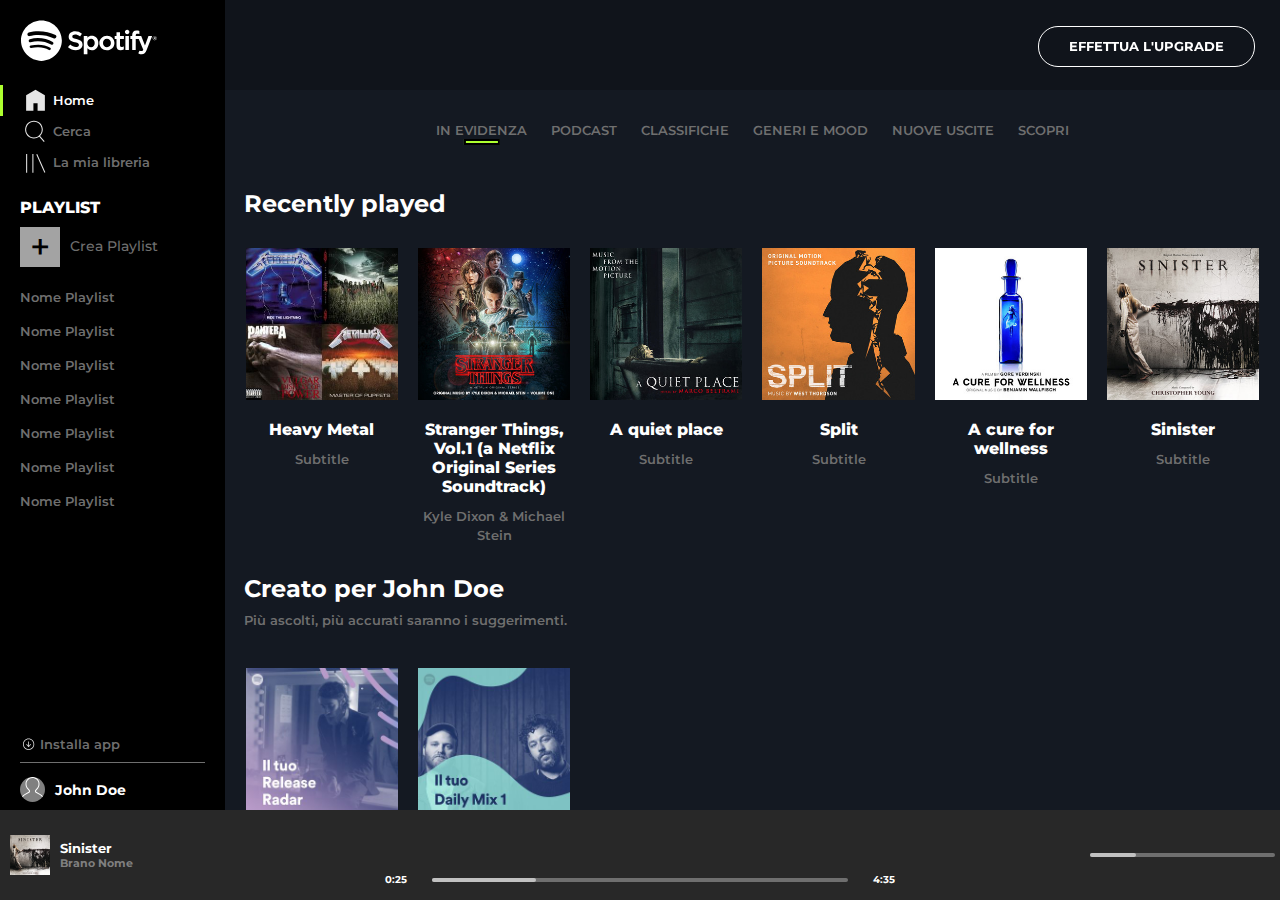
==== index.html @ dfea2462 "[add]: visibility:collapse added to recent section" ====
<!DOCTYPE html>
<html lang="en">
<head>
  <meta charset="UTF-8">
  <meta name="viewport" content="width=device-width, initial-scale=1.0">
  
  <link rel="preconnect" href="https://fonts.googleapis.com">
  <link rel="preconnect" href="https://fonts.gstatic.com" crossorigin>
  <link href="https://fonts.googleapis.com/css2?family=Montserrat:wght@300;400;500;600;700;800;900&display=swap" rel="stylesheet">

  <link rel="stylesheet" href="https://cdnjs.cloudflare.com/ajax/libs/font-awesome/6.4.2/css/all.min.css" integrity="sha512-z3gLpd7yknf1YoNbCzqRKc4qyor8gaKU1qmn+CShxbuBusANI9QpRohGBreCFkKxLhei6S9CQXFEbbKuqLg0DA==" crossorigin="anonymous"/>

  <link rel="stylesheet" href="./assets/css/style.css">

  <title>Spotify Web App</title>
  <link rel="icon" type="image/x-icon" href="./favicon.ico">
</head>
<body>
  <div class="main-wrapper">

    <!-- BROWSER SECTION -->
    <section class="browser ">

      <!-- UPGRADE -->
      <div class="upgrade flex-row a-center j-end">
        <div class="btn special">
          <a href="#"><span>EFFETTUA L'UPGRADE</span></a>
        </div>
      </div>
      <!-- /UPGRADE -->
    
      

      <div class="row flex-row">
        <!-- 
        //SECTION
        //SECTION: sidebar
        -->
        <!-- SIDEBAR -->
        <div class="col sidebar">
          
          <!-- MENU -->
          <div class="menu flex-column">
            
            <!-- LOGO -->
            <div class="logo">

              <a href="#">
                <div class="img-box">
                  <img src="./assets/img/logo.svg" alt="logo">
                  <img src="./assets/img/logo-small.svg" alt="small logo">
                </div>
              </a>

            </div>
            <!-- /LOGO -->
            

            <!-- NAV -->
            <nav>
              <ul class=".row .flex-column">

                <!-- HOME -->
                <li class=".col active">
                  <a href="#">
                    <div class="row flex-row">

                      <div class="col icon ">
                        <img src="./assets/img/home.svg" alt="Home icon">
                      </div>
  
                      <div class="col desktop flex-row a-center">
                        <span>Home</span>
                      </div>
  
                    </div>
                  </a>
                </li>
                <!-- /HOME -->

                <!-- CERCA -->
                <li class=".col">
                  <a href="#">
                    <div class="row flex-row">

                      <div class="col icon ">
                        <img src="./assets/img/search.svg" alt="Home icon">
                      </div>
  
                      <div class="col desktop flex-row a-center ">
                        <span>Cerca</span>
                      </div>
  
                    </div>
                  </a>
                </li>
                <!-- /CERCA -->

                <!-- LIBRERIA -->
                <li class=".col">
                  <a href="#">
                    <div class="row flex-row">

                      <div class="col icon ">
                        <img src="./assets/img/libreria.svg" alt="Home icon">
                      </div>
  
                      <div class="col desktop flex-row a-center ">
                        <span>La mia libreria</span>
                      </div>
  
                    </div>
                  </a>
                </li>
                <!-- /LIBRERIA -->

              </ul>
            </nav>
            <!-- NAV -->


            <!-- PLAYLIST -->
            <div class="playlist">

              <span class="pl-section-title">PLAYLIST</span>
              
              <ul class="row">

                <!-- NEW LIST -->
                <li class="col flex-column">
                  
                  <ul class="row flex-row">

                    <li class="col new-pl desktop flex-row a-center ">
                      <a href="#"><span>Crea Playlist</span></a>
                    </li>

                  </ul>

                </li>
                <!-- /NEW LIST -->


                <!-- OTHER LISTS -->
                <li class="col pl-list">
                  <div class="container">
                    <ul>
                      <li><a href="#">Nome Playlist</a></li>
                      <li><a href="#">Nome Playlist</a></li>
                      <li><a href="#">Nome Playlist</a></li>
                      <li><a href="#">Nome Playlist</a></li>
                      <li><a href="#">Nome Playlist</a></li>
                      <li><a href="#">Nome Playlist</a></li>
                      <li><a href="#">Nome Playlist</a></li>
                    </ul>
                  </div>
                </li>
                <!-- /OTHER LISTS -->

              </ul>

            </div>
            <!-- /PLAYLIST -->
            
          </div>
          <!-- /MENU -->


          <!-- USER -->
          <div class="user ">

            <ul class="row">
              
              <li>
                <a href="#">
                  <div class="col cta sidebar flex-row a-center">

                    <img src="./assets/img/download.svg" alt="">

                    <span class="desktop">Installa app</span>

                  </div>
                </a>
              </li>
              
              <li>
                <a href="#">
                  <div class="col account flex-row a-center">

                    <div class="img-box">
                      <img src="./assets/img/profile.svg" alt="">
                    </div>
                    
                    <span class="desktop">John Doe</span>

                  </div>
                </a>
              </li>

            </ul>

          </div>
          <!-- /USER -->
          
        </div>
        <!-- /SIDEBAR -->
  
        <!-- 
        //SECTION
        //SECTION: app content
        -->
        <!-- APP-CONTENT -->
        <div class="col app-content">

          <!-- FILTERS -->
          <div class="col filters">

            <ul>

              <li class="active"><a href="#">in evidenza</a></li>
              <li><a href="#">podcast</a></li>
              <li><a href="#">classifiche</a></li>
              <li><a href="#">generi e mood</a></li>
              <li><a href="#">nuove uscite</a></li>
              <li><a href="#">scopri</a></li>

            </ul>

          </div>
          <!-- FILTERS -->

          <div class="container">
            <div class="row">

              
              <!-- RECENTLY PLAYED -->
              <div class="col recent">

                <div class="intro-text">

                  <h2>Recently played</h2>

                </div>

                <div class="row flex-row wrap j-between">
  
                  <!-- Heavy Metal CARD -->
                  <div class="col card">
  
                    <div class="img-box">
                      <div class="album">
                        <img src="./assets/img/metal_lifting.jpg" alt="Metal Playlist">
                      </div>
                      <div class="play-hover">
                        <div class="container flex-row j-center a-center">
                          <i class="fa-regular fa-circle-play"></i>
                        </div>                     
                      </div>
                      
                    </div>
                    
                    <div class="text-box">
                      <h4>Heavy Metal</h4>
                      <span>Subtitle</span>
                    </div>
  
                  </div>
                  <!-- Heavy Metal CARD -->
  
                  <!-- Stranger Things CARD -->
                  <div class="col card">
  
                    <div class="img-box">
                      <div class="album">
                        <img src="./assets/img/stranger.jpeg" alt="Stranger Things vol.1 OST">
                      </div>
                      <div class="play-hover">
                        <div class="container flex-row j-center a-center">
                          <i class="fa-regular fa-circle-play"></i>
                        </div>                     
                      </div>
                      
                    </div>
                    
                    <div class="text-box">
                      <h4>Stranger Things, Vol.1 (a Netflix Original Series Soundtrack)</h4>
                      <span>Kyle Dixon & Michael Stein</span>
                    </div>
  
                  </div>
                  <!-- Stranger Things CARD -->
  
                  <!-- A quiet place CARD -->
                  <div class="col card">
  
                    <div class="img-box">
                      <div class="album">
                        <img src="./assets/img/aquietplace.jpeg" alt="A Quiet Place">
                      </div>
                      <div class="play-hover">
                        <div class="container flex-row j-center a-center">
                          <i class="fa-regular fa-circle-play"></i>
                        </div>                     
                      </div>
                      
                    </div>
                    
                    <div class="text-box">
                      <h4>A quiet place</h4>
                      <span>Subtitle</span>
                    </div>
  
                  </div>
                  <!-- A quiet place CARD -->
  
                  <!-- Split CARD -->
                  <div class="col card">
  
                    <div class="img-box">
                      <div class="album">
                        <img src="./assets/img/split.jpeg" alt="">
                      </div>
                      <div class="play-hover">
                        <div class="container flex-row j-center a-center">
                          <i class="fa-regular fa-circle-play"></i>
                        </div>                     
                      </div>
                      
                    </div>
                    
                    <div class="text-box">
                      <h4>Split</h4>
                      <span>Subtitle</span>
                    </div>
  
                  </div>
                  <!-- Split CARD -->
  
                  <!-- A cure for wellness CARD -->
                  <div class="col card">
  
                    <div class="img-box">
                      <div class="album">
                        <img src="./assets/img/cure.jpeg" alt="">
                      </div>
                      <div class="play-hover">
                        <div class="container flex-row j-center a-center">
                          <i class="fa-regular fa-circle-play"></i>
                        </div>                     
                      </div>
                      
                    </div>
                    
                    <div class="text-box">
                      <h4>A cure for wellness</h4>
                      <span>Subtitle</span>
                    </div>
  
                  </div>
                  <!-- A cure for wellness CARD -->
  
                  <!-- Sinister CARD -->
                  <div class="col card">
  
                    <div class="img-box">
                      <div class="album">
                        <img src="./assets/img/sinister.jpeg" alt="">
                      </div>
                      <div class="play-hover">
                        <div class="container flex-row j-center a-center">
                          <i class="fa-regular fa-circle-play"></i>
                        </div>                     
                      </div>
                      
                    </div>
                    
                    <div class="text-box">
                      <h4>Sinister</h4>
                      <span>Subtitle</span>
                    </div>
  
                  </div>
                  <!-- Sinister CARD -->
  
                  
  
  
                </div>              
              </div>
              <!-- RECENTLY PLAYED -->
  
  
              <!-- CREATO PER TE/RELATED CONTENT -->
              <div class="col related 2">

                <div class="intro-text">

                  <h2>Creato per John Doe</h2>
                  <span>Più ascolti, più accurati saranno i suggerimenti.</span>

                </div>
              
                <div class="row flex-row">
  
                  <!-- Release Radar CARD -->
                  <div class="col card ">
  
                    <div class="img-box">
                      <div class="album">
                        <img src="./assets/img/radar.jpeg" alt="Release Radar">
                      </div>
                      <div class="play-hover">
                        <div class="container flex-row j-center a-center">
                          <i class="fa-regular fa-circle-play"></i>
                        </div>                     
                      </div>
                      
                    </div>
                    
                    <div class="text-box">
                      <h4>Release Radar</h4>                    
                    </div>
  
                  </div>
                  <!-- Release Radar CARD -->
  
                  <!-- Mix Daily CARD -->
                  <div class="col card ">
  
                    <div class="img-box">
                      <div class="album">
                        <img src="./assets/img/mixdaily.jpeg" alt="Mix Daily">
                      </div>
                      <div class="play-hover">
                        <div class="container flex-row j-center a-center">
                          <i class="fa-regular fa-circle-play"></i>
                        </div>                     
                      </div>
                      
                    </div>
  
                    <div class="text-box">
                      <h4>Mix Daily</h4>
                    </div>
  
                  </div>
                  <!-- Mix Daily CARD -->
  
                </div>
                 
              </div>
              <!-- /CREATO PER TE/RELATED CONTENT -->
  
  
              <!-- Artisti più popolari -->
              <div class="col popular 2">

                <div class="intro-text">
                  <h2>Artisti più popolari</h2>
                  <span>Più ascolti, più accurati saranno i suggerimenti.</span>
                </div>

                
                <div class="row flex-row">
                  
                  <!-- Lana Del Rey CARD -->
                  <div class="col card ">
                    <figure class="img-box">
                      <img src="./assets/img/youg.jpeg" alt="Lana Del Rey">
                    </figure>
                    <div class="text-box">
                      <h4>Lana Del Rey</h4>
                    </div>
                  </div>
                  <!-- Lana Del Rey CARD -->
                  
                  <!-- Ludovido Einaudi CARD -->
                  <div class="col card ">
                    <figure class="img-box">
                      <img src="./assets/img/einaudi.jpeg" alt="">
                    </figure>
                    <div class="text-box">
                      <h4>Ludovido Einaudi</h4>
                    </div>
                  </div>
                  <!-- Ludovido Einaudi CARD -->
  
                </div>
  
              </div>
              <!-- /Artisti più popolari -->
  
  
            </div>
          </div>
          
          
        </div>
        <!-- /APP-CONTENT -->
      </div>

    </section>
    <!-- /BROWSER SECTION -->

    <!-- 
    //SECTION
    //SECTION: player section
    -->
    <!-- PLAYER SECTION -->
    <section class="player ">

      <div class="row flex-row j-between">

        <!-- SONG SECTION -->
        <div class="col song-section ">
          <div class="row flex-row a-center j-between">
            
            <!-- SONG INFO -->
            <div class="col flex-row a-center song-info ">

              <div class="img-box">
                <img src="./assets/img/sinister.jpeg" alt="">
              </div>

              <div class="now-playing">
                <div class="artist-name">
                  <span>Sinister</span>
                </div>

                <div class="song-name">
                  <span>Brano Nome</span>
                </div>
              </div>

            </div>
            <!-- /SONG INFO -->

            <!-- SONG FAV N LIST -->
            <div class="col flex-row wrap j-center song-actions ">

              <div class="btn">
                <i class="fa-regular fa-heart"></i>
              </div>
              
              <div class="btn">
                <i class="fa-regular fa-folder"></i>
              </div>

            </div>
            <!-- /SONG FAV N LIST -->
            
          </div>
        </div>
        <!-- /SONG SECTION -->

        <!-- ACTION PLAYER SECTION -->
        <div class="col flex-column actions">

          <!-- PLAYER -->
          <div class="player-controller">
            <div class="row flex-row j-center a-center">

              <!-- SHUFFLE -->
              <div class="col btn">
                <span><i class="fa-solid fa-shuffle"></i></span>
              </div>

              <!-- PREVIOUS -->
              <div class="col btn">
                <span><i class="fa-solid fa-backward-step"></i></span>
              </div>

              <!-- PLAY -->
              <div class="col btn">
                <span><i class="fa-regular fa-circle-play"></i></span>
              </div>

              <!-- NEXT -->
              <div class="col btn">
                <span><i class="fa-solid fa-forward-step"></i></span>
              </div>

              <!-- REPEAT -->
              <div class="col btn">
                <span><i class="fa-solid fa-rotate-right"></i></span>
              </div>

            </div>
          </div>
          <!-- /PLAYER -->

          <!-- TIME CURSOR -->
          <div class="row time-cursor flex-row j-between a-center">

            <div class="col now-time">
              <span>0:25</span>
            </div>

            <div class="col slider">
              <div class="slidecontainer">
                <div class="elapsed-time">
                  <div class="slidecursor"></div>
                </div>
              </div>
            </div>

            <div class="col end-time">
              <span>4:35</span>
            </div>

          </div>
          <!-- /TIME CURSOR -->
          
        </div>
        <!-- /ACTION PLAYER SECTION -->

        <!-- OTHERS ACTION SECTION -->
        <div class="col other-actions ">
          <div class="row flex-row">

            <div class="col flex-row a-center ">

              <div class="btn">
                <i class="fa-solid fa-list"></i>
              </div>

              <div class="btn">
                <i class="fa-solid fa-display"></i>
              </div>

              <div class="btn">
                <i class="fa-solid fa-volume-high"></i>
              </div>

            </div>

            <div class="col slider">
              <div class="slidecontainer">
                <div class="elapsed-time">
                  <div class="slidecursor"></div>
                </div>
              </div>
            </div>

          </div>
        </div>
        <!-- OTHERS ACTION SECTION -->

      </div>

    </section>
    <!-- /PLAYER SECTION -->

  </div>
</body>
</html>
---- assets/css/style.css ----
* {
  margin: 0;
  padding: 0;
  box-sizing: border-box;
}

:root {
  --bluegrey: #141922;
  --grey: #282828;
  --lightgrey: #6F6F6F;
  --padding: 20px;
  --green: #ADFF2F;
}

body {
  font-family: 'Montserrat', sans-serif;
}

h2 {
  color: white;
  padding: 20px 0;
}

figure.img-box {
  border-radius: 50%;
  overflow: hidden;
}

img {
  width: 100%;
  height: 100%;
  object-fit: cover;
}

ul {
  list-style: none;
}

li .row.flex-row {
  width: fit-content;
}

ul > li img {
  filter: brightness(0.9);
}

ul > li > a {
  /* color: white; */
  text-decoration: none;
  /* filter: brightness(0.4); */
  font-size: 0.8rem;
  font-weight: 600;
  color: var(--lightgrey);
}

ul > li > a:hover {
  color: white;
}

a > .col {
  width: fit-content;
}

.btn {
  padding: 0 5px;
  cursor: pointer;
}





/*************
    UTILITY
*************/

.debug {
  background-color: rgba(255, 0, 0, 0.2);
  border: 1px solid black;
}

.debug2 {
  min-height: 100px;
  background-color: rgba(0, 0, 255, 0.2);
  border: 1px solid black;
}

.flex-row {
  display: flex;

}

.flex-column {
  display:flex; 
  flex-direction: column;
}

.j-between {
  justify-content: space-between;
}

.j-around {
  justify-content: space-around;
}

.j-center {
  justify-content: center;
}

.j-end {
  justify-content: flex-end;
}

.a-center {
  align-items: center;
}

.wrap {
  flex-wrap: wrap;
}



/* SLIDER */
.slidecontainer {
  height: 4px;
  width: 100%;
  background-color: #6F6F6F;
  border-radius: 50px;
}

.slidecontainer:hover {
  cursor: pointer;
}

.slidecontainer .elapsed-time {
  width: 25%;
  height: 100%;
  position: relative;
  background-color: #C1C1C1;
  border-radius: 50px;
}

.slidecontainer .elapsed-time .slidecursor {
  display: none;
  width: 15px;
  height: 15px;
  position: absolute;
  right: 0;
  top: 2px;
  transform: translate(50%, -50%);
  background-color: rgba(255, 255, 255, 1);
  border-radius: 50%;
}

.slidecontainer:hover > .elapsed-time {
  background-color: var(--green);
}

.slidecontainer:hover .elapsed-time .slidecursor {
  display: inline-block;
}





/*************
    MAIN
*************/
.player {
  height: 90px;
  background-color: var(--grey);
}

.browser {
  height: calc(100vh - 90px);
  overflow: hidden;
}


/*************
    BROWSER
*************/

.player > .row,
.browser > .row {
  position: relative;
  height: 100%;
}

.sidebar {
  width: 225px;
  height: 100%;
  background-color: #000;
}

.upgrade {
  position: absolute;
  right: 0;
  padding-right: 20px;
  width: calc(100% - 225px);
  height: 90px;
  z-index: 999;
  background-color: rgba(0, 0, 0, .2);
}

.upgrade .btn.special a {
  text-decoration: none;
  color: #fff;
  font-size: .8rem;
  font-weight: 700;
  padding: 12px 30px;
  border: 1px solid #fff;
  border-radius: 20px;
}

.upgrade .btn:hover {
  transform: scale(1.1);
}

.app-content {
  width: calc(100% - 225px);
  height: 100%;
  overflow-y: auto;
  padding-top: 90px;
  background-color: var(--bluegrey);
}



/*************
    SIDEBAR
*************/

.sidebar .user {
  height: 90px;
}

.sidebar .menu {
  height: calc(100% - 90px);
  min-height: 400px;
}

.sidebar .logo {
  width: 70%;
  padding-top: var(--padding);
  padding-left: var(--padding);
}

.sidebar .logo img:last-child {
  display: none;
}

.sidebar .logo a {
  width: 150px;
  height: 150px;
}

.sidebar .playlist {
  overflow-y: auto;
  padding-left: var(--padding);
}


/*************
    NAV
*************/

nav {
  color: #fff;
}

nav > ul {
  padding: 20px 0;
}

nav > ul > li {
  padding: 3px 0;
  padding-left: var(--padding);
  border-left: 3px solid transparent;
}

nav > ul > li a {
  color: var(--lightgrey);
}

nav > ul > li.active {
  border-left: 3px solid var(--green);
}

nav > ul > li.active > a {
  color: white;
}

nav > .row > .col {
  padding: 5px 0;
}

nav .icon {
  width: 25px;
  height: 25px;
}

.col.desktop {
  padding-left: 5px;
}




/*************
    PLAYLIST
*************/

.pl-section-title {
  display: inline-block;
  color: white;
  /* font-size: 0.9rem; */
  font-weight: 800;
  margin-bottom: 10px;
}

.playlist .new-pl a {
  margin-bottom: 10px;
  /* filter: brightness(1); */
}

.playlist .new-pl span::before {
  content: "+";
  display: inline-block;
  width: 40px;
  height: 40px;
  background-color: #A3A3A3;
  text-align: center;
  line-height: 40px;
  font-size: 35px;
  margin-right: 10px;
  vertical-align: middle;
  color: black;
}

.playlist .new-pl a {
  font-size: .9rem;
  font-weight: 500;
}

.playlist .col.desktop {
  padding-left: 0;
}

.pl-list {
  height: 100%;
}

.pl-list ul > li {
  padding: 5px 0;
  margin: 5px 0;
}

.user {
  padding-top: 10px;
}

.user > .row {
  height: 100%;
  padding: 0 20px;
}

.user > .row > .col {
  width: 100%;
}

.user ul > li {
  padding: 7px 0;
}

.user .cta {
  border-bottom: 1px solid #6F6F6F;
  /* margin-bottom: 10px; */
  padding-bottom: 10px;
  width: 100%;
}

.user .col.cta img {
  width: 15px;
  height: 15px;
  margin-right: 5px;
}

.user .col.account .img-box {
  width: 25px;
  height: 25px;
  border-radius: 50%;
  background-color: grey;
  overflow: hidden;
}

.user .col.account img {
  width: 100%;
  height: 100%;
  object-fit: contain;
  filter: brightness(2);
}

.user .col.account span {
  font-size: .9rem;
  font-weight: 700;
  padding-left: 10px;
  color: white;
}



/*************
    APP CONTENT
*************/

.app-content .row {
  overflow-x: hidden;
  /* max-width: 1200px; */
  width: 100%;
}

.app-content > .container {
  width: 98%;
  margin: 0 auto;
}

.app-content > .container > .row > .col {
  width: 100%;
}


.app-content .intro-text {
  margin-left: 8px;
  padding-bottom: 20px;
}

.app-content .intro-text h2 {
  padding-bottom: 0;
}

.app-content .intro-text > span {
  display: inline-block;
}

.app-content .col.card {
  width: calc(100% / 6);
  padding: 10px;
  max-width: 210px;
  text-align: center;
}

.app-content .card .img-box {
  width: 100%;
  aspect-ratio: 1 / 1;
  background-color: black;
}




/*************
    FILTERS
*************/

.filters {
  text-align: center;
  text-transform: uppercase;
}

.filters ul > li {
  display: inline-block;
  margin: 30px 10px;
}

.filters > ul > li {
  width: fit-content;
  position: relative;
}

.filters .active::after {
  content:"";
  display: inline-block;
  width: 35%;
  height: 2px;
  background-color: #ADFF2F;
  position: absolute;
  border: 2px solid black;
  top: 100%;
  right: 50%;
  transform: translate(50%,0%);
}

/*************
    RECENTLY PLAYED
*************/

.img-box {
  position: relative;
}

.img-box > .album {
  position: absolute;
  z-index: 1;
  width: 100%;
  height: 100%;
  background-color: white;
}

.img-box > .play-hover {
  position: absolute;
  z-index: 2;
  width: 100%;
  height: 100%;
  background-color: rgba(0, 0, 0, .4);
  color: white;
  font-size: 4rem;
  display: none;
}

.play-hover .container {
  width: 100%;
  height: 100%;
}


.card .text-box h4 {
  padding: 20px 0 10px;
  font-weight: 800;
  color: white;

}

.card .text-box span,
.intro-text span {
  color: var(--lightgrey);
  font-weight: 600;
  font-size: .8rem;
  padding: 10px 0;

}

.card:hover {
  cursor: pointer;
}

.card:hover .play-hover{
  display: block;
}



/*************
    CREATO PER TE/RELATED CONTENT
*************/

.app-content .related .col.card {
  max-width: 230px;
}

.app-content .popular .col.card {
  max-width: 230px;
}

/*************
    Artisti più popolari
*************/

.popular {
  padding-bottom: 20px;
}


/*************
    PLAYER
*************/

.song-section {
  /* flex-grow: 1; */
  width: 100%;
  max-width: 225px;
  min-width: 140px;
}

.other-actions {
  width: 100%;
  /* flex-grow: 1; */
  max-width: 225px;
  min-width: 150px;
  color: white;
  padding-right: 10px;
}

.other-actions .btn {
  font-size: .8rem;
}

.other-actions .slidecontainer {
  margin-left: 5px;
}

.song-actions .btn {
  color: white;
  filter: brightness(.4);
}

.song-actions .btn:hover {
  color: white;
  filter: brightness(1);
}

.actions {
  width: 60%;
  max-width: 530px;
  padding: 5px 0 15px;
  margin: 0 10px;
}


.player .img-box {
  width: 40px;
  height: 40px;
}

.player .img-box:hover {
  cursor: pointer;
}

.player > .row .row {
  height: 100%;
  width: 100%;
}

.song-info {
  padding-left: 10px;
}

.song-info .now-playing {
  margin-left: 10px;
}

.song-info .artist-name {
  font-size: .8rem;
  font-weight: 700;
  color: white;
}

.song-info .song-name {
  font-size: .7rem;
  font-weight: 700;
  color: grey;
}

.actions .fa-circle-play {
  font-size: 2rem;
}

.actions .fa-circle-play:hover {
  transform: scale(1.2);
}

.actions .player-controller .btn {
  font-size: 1.2rem;
  padding: 10px 10px;
  color: white;
}

.actions .player-controller .btn  i[class*="play"] {
  padding: 0 10px;
}

.actions .time-cursor {
  padding: 0 10px;
}

.actions .time-cursor .col:nth-child(odd) {
  font-size: .6rem;
  font-weight: 700;
  color: white;
}

.actions .time-cursor .slider {
  flex-grow: 1;
  margin: 0 25px;
}

.player > .row > .col:last-child .col:last-child {
  width: 100%;
  align-self: center;
}







/*************
    RESPONSIVENESS
*************/

@media screen and (max-width: 1100px) {
  
  .app-content .col.card,
  .app-content .related .col.card,
  .app-content .popular .col.card {
    max-width: none;
  }
  
  .app-content .col.card {
    width: 25%;
  }

  .app-content .col.card:nth-child(4) ~ .col.card {
    visibility: collapse;
  }
  
  .app-content > .container > .row > .col.recent > .row {
    justify-content: flex-start;
  }

  
}




@media screen and (max-width: 768px) {
  .app-content .col.card {
    width: 50%;
  }

  
  .app-content .col.card:nth-child(2) ~ .col.card {
    visibility: collapse;
  }
}




@media screen and (max-width: 600px) {
  
  .desktop {
    display: none;
  }

  .sidebar {
    width: 45px;
    /* min-height: 100%; */
  }

  .sidebar .logo {
    width: 100%;
    padding: 5px 9px;
  }
    
  .sidebar .logo img:first-child {
    display: none;
  }

  .sidebar .logo img:last-child {
    display: block;
  }

  /* .sidebar .menu {
    padding: 20px 0 0;
  } */

  .sidebar .menu .playlist {
    display: none;
  }

  .menu {
    align-items: center;
  }

  nav > ul {
    padding-top: 5px;
  }

  nav > ul > li {
    padding-left: 7px;
    width: 45px;
  }

  .user .row {
    display: flex;
    flex-direction: column;
    align-items: center;
    padding: 0;
    width: 100%;
    margin: 0 auto;
  }

  .user .cta {
    border: none;
  } 

  .upgrade {
    width: calc(100% - 45px);
  }

  .app-content {
    width: calc(100% - 45px);
    min-width: 200px;
    height: 100%;
    overflow-y: auto;
  }

}
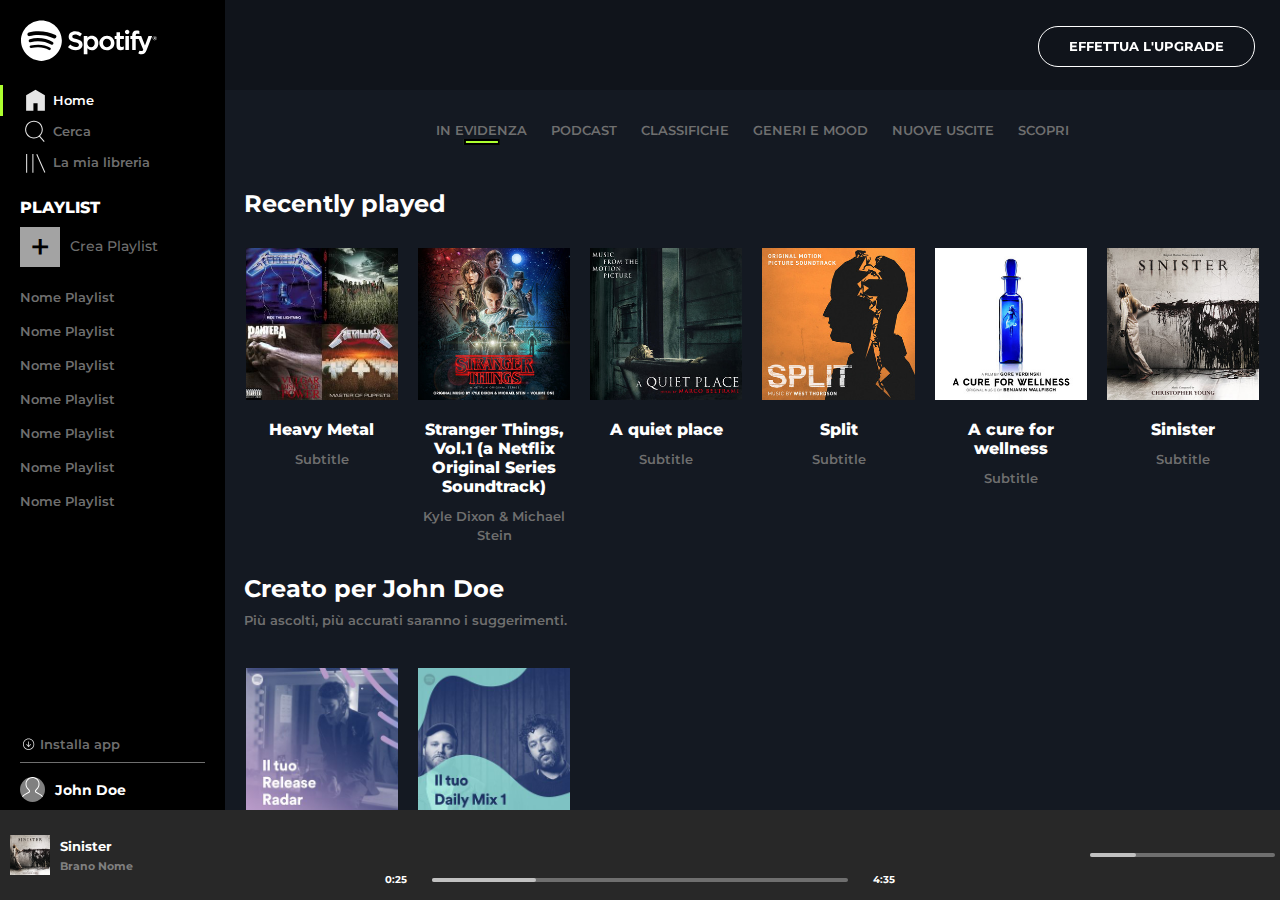
==== commit 8abdd06a: "[style]: underline song name player hover" ====
--- a/index.html
+++ b/index.html
@@ -522,15 +522,15 @@
                 <img src="./assets/img/sinister.jpeg" alt="">
               </div>
 
-              <div class="now-playing">
-                <div class="artist-name">
-                  <span>Sinister</span>
-                </div>
-
-                <div class="song-name">
-                  <span>Brano Nome</span>
-                </div>
-              </div>
+              <ul class="now-playing">
+                <li class="artist-name">
+                  <a href="#"><span>Sinister</span></a>
+                </li>
+
+                <li class="song-name">
+                  <a href="#"><span>Brano Nome</span></a>
+                </li>
+              </ul>
 
             </div>
             <!-- /SONG INFO -->
--- a/assets/css/style.css
+++ b/assets/css/style.css
@@ -179,9 +179,9 @@
 }
 
 
-/*************
-    BROWSER
-*************/
+/**************************
+          BROWSER
+**************************/
 
 .player > .row,
 .browser > .row {
@@ -228,10 +228,9 @@
 }
 
 
-
-/*************
-    SIDEBAR
-*************/
+/**************************
+          SIDEBAR
+**************************/
 
 .sidebar .user {
   height: 90px;
@@ -412,9 +411,9 @@
 
 
 
-/*************
-    APP CONTENT
-*************/
+/**************************
+        APP CONTENT
+**************************/
 
 .app-content .row {
   overflow-x: hidden;
@@ -525,7 +524,6 @@
   height: 100%;
 }
 
-
 .card .text-box h4 {
   padding: 20px 0 10px;
   font-weight: 800;
@@ -573,9 +571,23 @@
 }
 
 
-/*************
-    PLAYER
-*************/
+/**************************
+           PLAYER
+**************************/
+
+.player .img-box {
+  width: 40px;
+  height: 40px;
+}
+
+.player .img-box:hover {
+  cursor: pointer;
+}
+
+.player > .row .row {
+  height: 100%;
+  width: 100%;
+}
 
 .song-section {
   /* flex-grow: 1; */
@@ -601,6 +613,40 @@
   margin-left: 5px;
 }
 
+
+/*************
+    SONG-SECTION/NOW PLAYING
+*************/
+
+.song-info {
+  padding-left: 10px;
+}
+
+.song-info .now-playing {
+  margin-left: 10px;
+}
+
+.song-info .now-playing a {
+  text-decoration: none;
+}
+
+.song-info .now-playing .artist-name a {
+  font-size: .8rem;
+  font-weight: 700;
+  color: white;
+}
+
+.song-info .now-playing .song-name a {
+  font-size: .7rem;
+  font-weight: 700;
+  color: grey;
+}
+
+.song-info .now-playing .song-name a:hover {
+  text-decoration: underline;
+  color: white;
+}
+
 .song-actions .btn {
   color: white;
   filter: brightness(.4);
@@ -610,47 +656,18 @@
   color: white;
   filter: brightness(1);
 }
+
+
+
+/*************
+    ACTION PLAYER/CONTROLLER
+*************/
 
 .actions {
   width: 60%;
   max-width: 530px;
   padding: 5px 0 15px;
   margin: 0 10px;
-}
-
-
-.player .img-box {
-  width: 40px;
-  height: 40px;
-}
-
-.player .img-box:hover {
-  cursor: pointer;
-}
-
-.player > .row .row {
-  height: 100%;
-  width: 100%;
-}
-
-.song-info {
-  padding-left: 10px;
-}
-
-.song-info .now-playing {
-  margin-left: 10px;
-}
-
-.song-info .artist-name {
-  font-size: .8rem;
-  font-weight: 700;
-  color: white;
-}
-
-.song-info .song-name {
-  font-size: .7rem;
-  font-weight: 700;
-  color: grey;
 }
 
 .actions .fa-circle-play {
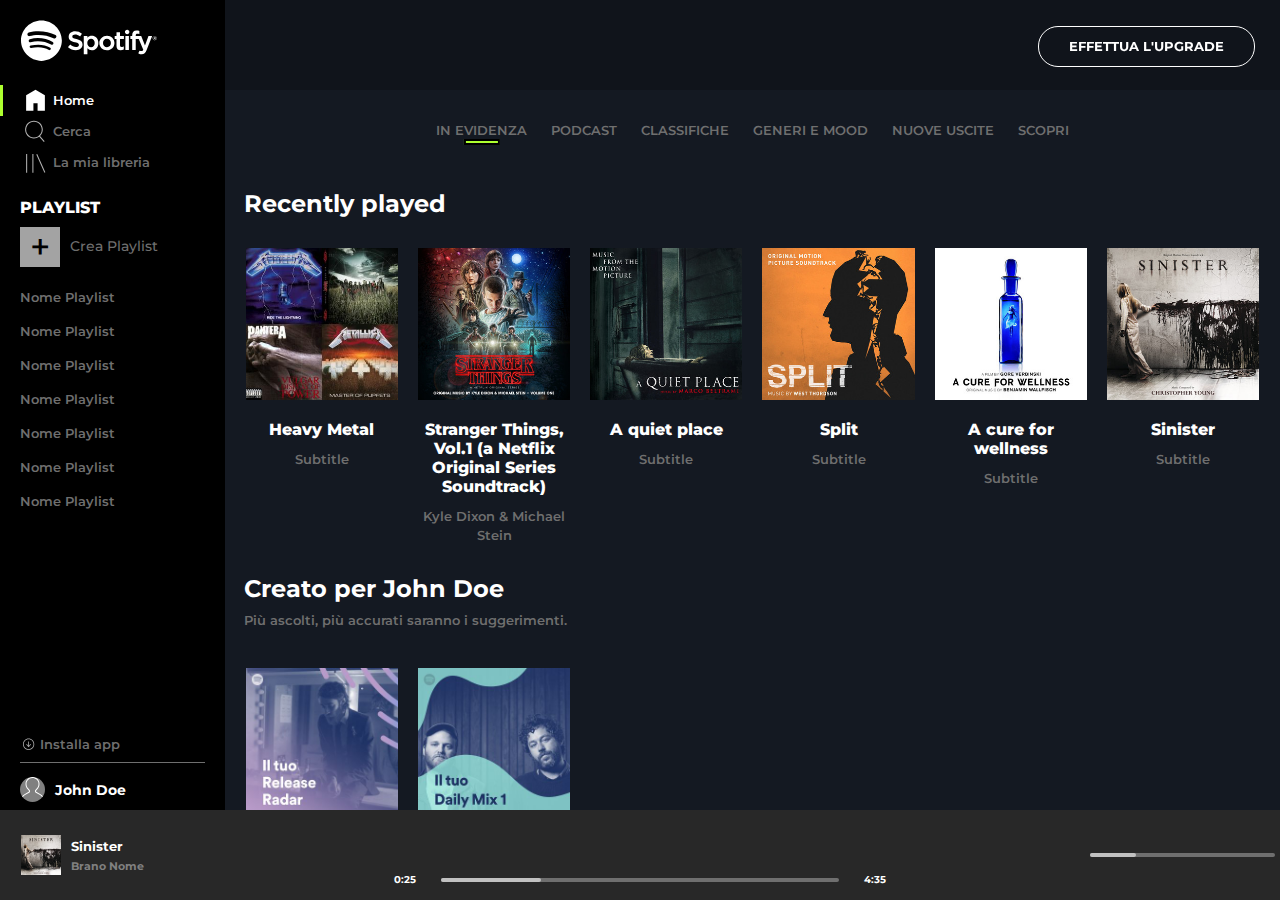
==== commit c8db4a0b: "[edit]:song-section -> j.between; controller w:40%" ====
--- a/index.html
+++ b/index.html
@@ -513,7 +513,7 @@
 
         <!-- SONG SECTION -->
         <div class="col song-section ">
-          <div class="row flex-row a-center j-between">
+          <div class="row flex-row a-center j-around">
             
             <!-- SONG INFO -->
             <div class="col flex-row a-center song-info ">
--- a/assets/css/style.css
+++ b/assets/css/style.css
@@ -41,7 +41,7 @@
 }
 
 ul > li img {
-  filter: brightness(0.9);
+  filter: brightness(0.7);
 }
 
 ul > li > a {
@@ -55,6 +55,10 @@
 
 ul > li > a:hover {
   color: white;
+}
+
+ul > li > a:hover img {
+  filter: brightness(1);
 }
 
 a > .col {
@@ -292,6 +296,10 @@
   color: white;
 }
 
+nav > ul > li.active  img {
+  filter: brightness(1);
+}
+
 nav > .row > .col {
   padding: 5px 0;
 }
@@ -322,7 +330,8 @@
 
 .playlist .new-pl a {
   margin-bottom: 10px;
-  /* filter: brightness(1); */
+  font-size: .9rem;
+  font-weight: 500;
 }
 
 .playlist .new-pl span::before {
@@ -339,23 +348,31 @@
   color: black;
 }
 
-.playlist .new-pl a {
-  font-size: .9rem;
-  font-weight: 500;
-}
 
 .playlist .col.desktop {
   padding-left: 0;
 }
-
+/* 
 .pl-list {
-  height: 100%;
-}
+  height: 250px;
+} */
+
+/* .col.pl-list {
+  height: 100%;
+  max-height: 200px;
+  overflow: auto;
+} */
 
 .pl-list ul > li {
   padding: 5px 0;
   margin: 5px 0;
 }
+
+
+
+/*************
+    USER BAR
+*************/
 
 .user {
   padding-top: 10px;
@@ -447,7 +464,7 @@
 .app-content .col.card {
   width: calc(100% / 6);
   padding: 10px;
-  max-width: 210px;
+  /* max-width: 210px; */
   text-align: center;
 }
 
@@ -553,14 +570,14 @@
 /*************
     CREATO PER TE/RELATED CONTENT
 *************/
-
+/* 
 .app-content .related .col.card {
   max-width: 230px;
 }
 
 .app-content .popular .col.card {
   max-width: 230px;
-}
+} */
 
 /*************
     Artisti più popolari
@@ -617,10 +634,10 @@
 /*************
     SONG-SECTION/NOW PLAYING
 *************/
-
+/* 
 .song-info {
   padding-left: 10px;
-}
+} */
 
 .song-info .now-playing {
   margin-left: 10px;
@@ -664,8 +681,8 @@
 *************/
 
 .actions {
-  width: 60%;
-  max-width: 530px;
+  width: 40%;
+  /* max-width: 530px; */
   padding: 5px 0 15px;
   margin: 0 10px;
 }
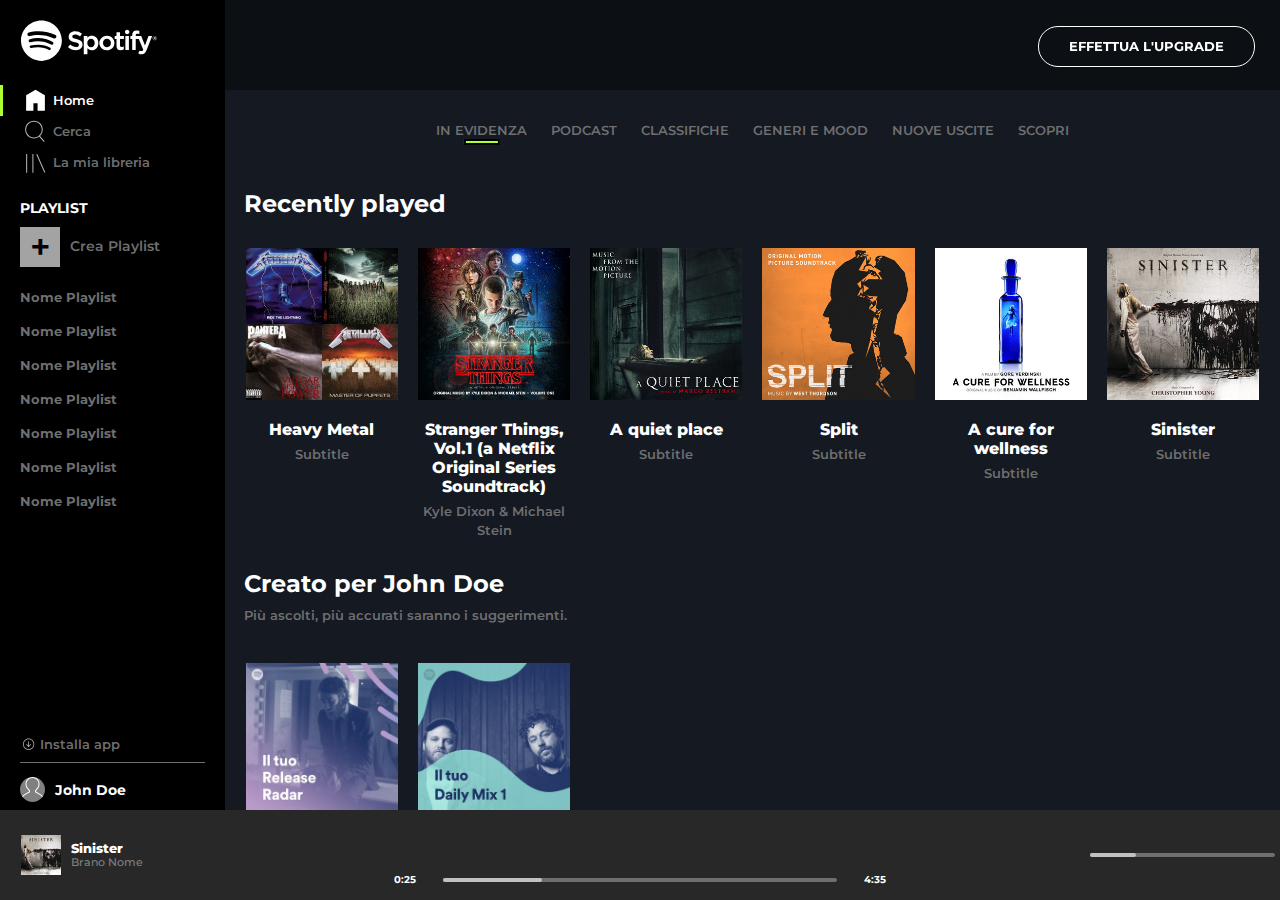
==== commit c482ea3c: "[style]: better formatting" ====
--- a/index.html
+++ b/index.html
@@ -47,8 +47,11 @@
 
               <a href="#">
                 <div class="img-box">
+
                   <img src="./assets/img/logo.svg" alt="logo">
+
                   <img src="./assets/img/logo-small.svg" alt="small logo">
+                  
                 </div>
               </a>
 
@@ -61,11 +64,11 @@
               <ul class=".row .flex-column">
 
                 <!-- HOME -->
-                <li class=".col active">
+                <li class="active">
                   <a href="#">
                     <div class="row flex-row">
 
-                      <div class="col icon ">
+                      <div class="col icon">
                         <img src="./assets/img/home.svg" alt="Home icon">
                       </div>
   
@@ -79,11 +82,11 @@
                 <!-- /HOME -->
 
                 <!-- CERCA -->
-                <li class=".col">
+                <li class="">
                   <a href="#">
                     <div class="row flex-row">
 
-                      <div class="col icon ">
+                      <div class="col icon">
                         <img src="./assets/img/search.svg" alt="Home icon">
                       </div>
   
@@ -97,15 +100,15 @@
                 <!-- /CERCA -->
 
                 <!-- LIBRERIA -->
-                <li class=".col">
+                <li class="">
                   <a href="#">
                     <div class="row flex-row">
 
-                      <div class="col icon ">
+                      <div class="col icon">
                         <img src="./assets/img/libreria.svg" alt="Home icon">
                       </div>
   
-                      <div class="col desktop flex-row a-center ">
+                      <div class="col desktop flex-row a-center">
                         <span>La mia libreria</span>
                       </div>
   
@@ -131,7 +134,7 @@
                   
                   <ul class="row flex-row">
 
-                    <li class="col new-pl desktop flex-row a-center ">
+                    <li class="col new-pl desktop flex-row a-center">
                       <a href="#"><span>Crea Playlist</span></a>
                     </li>
 
@@ -231,8 +234,7 @@
 
           <div class="container">
             <div class="row">
-
-              
+  
               <!-- RECENTLY PLAYED -->
               <div class="col recent">
 
@@ -241,8 +243,9 @@
                   <h2>Recently played</h2>
 
                 </div>
-
-                <div class="row flex-row wrap j-between">
+                
+                <!-- CARDS -->
+                <div class="row flex-row wrap j-between cards">
   
                   <!-- Heavy Metal CARD -->
                   <div class="col card">
@@ -385,13 +388,15 @@
                   
   
   
-                </div>              
+                </div>
+                <!-- /CARDS -->
+
               </div>
               <!-- RECENTLY PLAYED -->
   
   
               <!-- CREATO PER TE/RELATED CONTENT -->
-              <div class="col related 2">
+              <div class="col related">
 
                 <div class="intro-text">
 
@@ -490,7 +495,6 @@
               </div>
               <!-- /Artisti più popolari -->
   
-  
             </div>
           </div>
           
--- a/assets/css/style.css
+++ b/assets/css/style.css
@@ -66,12 +66,13 @@
 }
 
 .btn {
-  padding: 0 5px;
+  margin: 0 5px;
   cursor: pointer;
 }
 
-
-
+.img-box {
+  position: relative;
+}
 
 
 /*************
@@ -166,6 +167,53 @@
 }
 
 
+/* CARD */
+.card > .img-box > .album {
+  position: absolute;
+  z-index: 1;
+  width: 100%;
+  height: 100%;
+  background-color: white;
+}
+
+.card > .img-box > .play-hover {
+  position: absolute;
+  z-index: 2;
+  width: 100%;
+  height: 100%;
+  background-color: rgba(0, 0, 0, .4);
+  color: white;
+  font-size: 4rem;
+  display: none;
+}
+
+.card > .img-box > .play-hover .container {
+  width: 100%;
+  height: 100%;
+}
+
+.card > .text-box h4 {
+  margin: 20px 0 5px;
+  font-weight: 800;
+  color: white;
+
+}
+
+.card > .text-box span,
+.intro-text span {
+  color: var(--lightgrey);
+  font-weight: 600;
+  font-size: .8rem;
+}
+
+.card:hover {
+  cursor: pointer;
+}
+
+.card:hover .play-hover{
+  display: block;
+}
+
 
 
 
@@ -182,22 +230,15 @@
   overflow: hidden;
 }
 
+.player > .row,
+.browser > .row {
+  position: relative;
+  height: 100%;
+}
 
 /**************************
           BROWSER
 **************************/
-
-.player > .row,
-.browser > .row {
-  position: relative;
-  height: 100%;
-}
-
-.sidebar {
-  width: 225px;
-  height: 100%;
-  background-color: #000;
-}
 
 .upgrade {
   position: absolute;
@@ -206,8 +247,27 @@
   width: calc(100% - 225px);
   height: 90px;
   z-index: 999;
-  background-color: rgba(0, 0, 0, .2);
-}
+  background-color: rgba(0, 0, 0, .4);
+}
+
+.sidebar {
+  width: 225px;
+  height: 100%;
+  background-color: #000;
+}
+
+.app-content {
+  width: calc(100% - 225px);
+  height: 100%;
+  overflow-y: auto;
+  padding-top: 90px;
+  background-color: var(--bluegrey);
+}
+
+
+/**************************
+          UPGRADE
+**************************/
 
 .upgrade .btn.special a {
   text-decoration: none;
@@ -223,14 +283,6 @@
   transform: scale(1.1);
 }
 
-.app-content {
-  width: calc(100% - 225px);
-  height: 100%;
-  overflow-y: auto;
-  padding-top: 90px;
-  background-color: var(--bluegrey);
-}
-
 
 /**************************
           SIDEBAR
@@ -323,15 +375,15 @@
 .pl-section-title {
   display: inline-block;
   color: white;
-  /* font-size: 0.9rem; */
-  font-weight: 800;
+  font-size: 0.9rem;
+  font-weight: 700;
   margin-bottom: 10px;
 }
 
 .playlist .new-pl a {
   margin-bottom: 10px;
   font-size: .9rem;
-  font-weight: 500;
+  /* font-weight: 500; */
 }
 
 .playlist .new-pl span::before {
@@ -352,6 +404,7 @@
 .playlist .col.desktop {
   padding-left: 0;
 }
+
 /* 
 .pl-list {
   height: 250px;
@@ -366,6 +419,12 @@
 .pl-list ul > li {
   padding: 5px 0;
   margin: 5px 0;
+}
+
+.pl-list ul > li > a {
+  padding: 5px 0;
+  margin: 5px 0;
+  font-weight: 700;
 }
 
 
@@ -447,7 +506,6 @@
   width: 100%;
 }
 
-
 .app-content .intro-text {
   margin-left: 8px;
   padding-bottom: 20px;
@@ -459,6 +517,7 @@
 
 .app-content .intro-text > span {
   display: inline-block;
+  padding: 10px 0;
 }
 
 .app-content .col.card {
@@ -474,29 +533,27 @@
   background-color: black;
 }
 
-
-
-
-/*************
-    FILTERS
-*************/
-
-.filters {
+.app-content .filters {
   text-align: center;
   text-transform: uppercase;
 }
 
-.filters ul > li {
+
+/*************
+    FILTERS
+*************/
+
+.app-content .filters ul > li {
   display: inline-block;
   margin: 30px 10px;
 }
 
-.filters > ul > li {
+.app-content .filters > ul > li {
   width: fit-content;
   position: relative;
 }
 
-.filters .active::after {
+.app-content .filters .active::after {
   content:"";
   display: inline-block;
   width: 35%;
@@ -509,67 +566,11 @@
   transform: translate(50%,0%);
 }
 
-/*************
-    RECENTLY PLAYED
-*************/
-
-.img-box {
-  position: relative;
-}
-
-.img-box > .album {
-  position: absolute;
-  z-index: 1;
-  width: 100%;
-  height: 100%;
-  background-color: white;
-}
-
-.img-box > .play-hover {
-  position: absolute;
-  z-index: 2;
-  width: 100%;
-  height: 100%;
-  background-color: rgba(0, 0, 0, .4);
-  color: white;
-  font-size: 4rem;
-  display: none;
-}
-
-.play-hover .container {
-  width: 100%;
-  height: 100%;
-}
-
-.card .text-box h4 {
-  padding: 20px 0 10px;
-  font-weight: 800;
-  color: white;
-
-}
-
-.card .text-box span,
-.intro-text span {
-  color: var(--lightgrey);
-  font-weight: 600;
-  font-size: .8rem;
-  padding: 10px 0;
-
-}
-
-.card:hover {
-  cursor: pointer;
-}
-
-.card:hover .play-hover{
-  display: block;
-}
-
-
 
 /*************
     CREATO PER TE/RELATED CONTENT
 *************/
+
 /* 
 .app-content .related .col.card {
   max-width: 230px;
@@ -579,11 +580,12 @@
   max-width: 230px;
 } */
 
+
 /*************
     Artisti più popolari
 *************/
 
-.popular {
+.app-content .popular {
   padding-bottom: 20px;
 }
 
@@ -606,14 +608,14 @@
   width: 100%;
 }
 
-.song-section {
+.player .song-section {
   /* flex-grow: 1; */
   width: 100%;
   max-width: 225px;
   min-width: 140px;
 }
 
-.other-actions {
+.player .other-actions {
   width: 100%;
   /* flex-grow: 1; */
   max-width: 225px;
@@ -622,11 +624,11 @@
   padding-right: 10px;
 }
 
-.other-actions .btn {
+.player .other-actions .btn {
   font-size: .8rem;
 }
 
-.other-actions .slidecontainer {
+.player .other-actions .slidecontainer {
   margin-left: 5px;
 }
 
@@ -634,42 +636,42 @@
 /*************
     SONG-SECTION/NOW PLAYING
 *************/
-/* 
-.song-info {
-  padding-left: 10px;
-} */
-
-.song-info .now-playing {
+
+.player .song-section .song-info .now-playing {
   margin-left: 10px;
-}
-
-.song-info .now-playing a {
+  line-height: 12px;
+}
+
+.player .song-section .song-info .now-playing a {
   text-decoration: none;
 }
 
-.song-info .now-playing .artist-name a {
+.player .song-section .song-info .now-playing .artist-name a {
   font-size: .8rem;
-  font-weight: 700;
-  color: white;
-}
-
-.song-info .now-playing .song-name a {
+  font-weight: 800;
+  color: white;
+}
+
+.player .song-section .song-info .now-playing .song-name a {
   font-size: .7rem;
-  font-weight: 700;
+  font-weight: 500;
   color: grey;
 }
 
-.song-info .now-playing .song-name a:hover {
-  text-decoration: underline;
-  color: white;
-}
-
-.song-actions .btn {
+.player .song-section .song-info .now-playing a:hover {
+text-decoration: underline;
+}
+
+.player .song-section .song-info .now-playing .song-name a:hover {
+  color: white;
+}
+
+.player .song-section .song-actions .btn {
   color: white;
   filter: brightness(.4);
 }
 
-.song-actions .btn:hover {
+.player .song-section .song-actions .btn:hover {
   color: white;
   filter: brightness(1);
 }
@@ -680,47 +682,46 @@
     ACTION PLAYER/CONTROLLER
 *************/
 
-.actions {
+.player .actions {
   width: 40%;
   /* max-width: 530px; */
   padding: 5px 0 15px;
   margin: 0 10px;
 }
 
-.actions .fa-circle-play {
+.player .actions .fa-circle-play {
   font-size: 2rem;
 }
 
-.actions .fa-circle-play:hover {
+.player .actions .fa-circle-play:hover {
   transform: scale(1.2);
 }
 
-.actions .player-controller .btn {
+.player .actions .player-controller .btn {
   font-size: 1.2rem;
   padding: 10px 10px;
   color: white;
 }
 
-.actions .player-controller .btn  i[class*="play"] {
+.player .actions .player-controller .btn  i[class*="play"] {
   padding: 0 10px;
 }
 
-.actions .time-cursor {
+.player .actions .time-cursor {
   padding: 0 10px;
 }
 
-.actions .time-cursor .col:nth-child(odd) {
+.player .actions .time-cursor .col:nth-child(odd) {
   font-size: .6rem;
   font-weight: 700;
   color: white;
 }
 
-.actions .time-cursor .slider {
-  flex-grow: 1;
-  margin: 0 25px;
-}
-
-.player > .row > .col:last-child .col:last-child {
+.player .actions .time-cursor .slider {
+  width: 80%;
+}
+
+.player .other-actions .slider {
   width: 100%;
   align-self: center;
 }
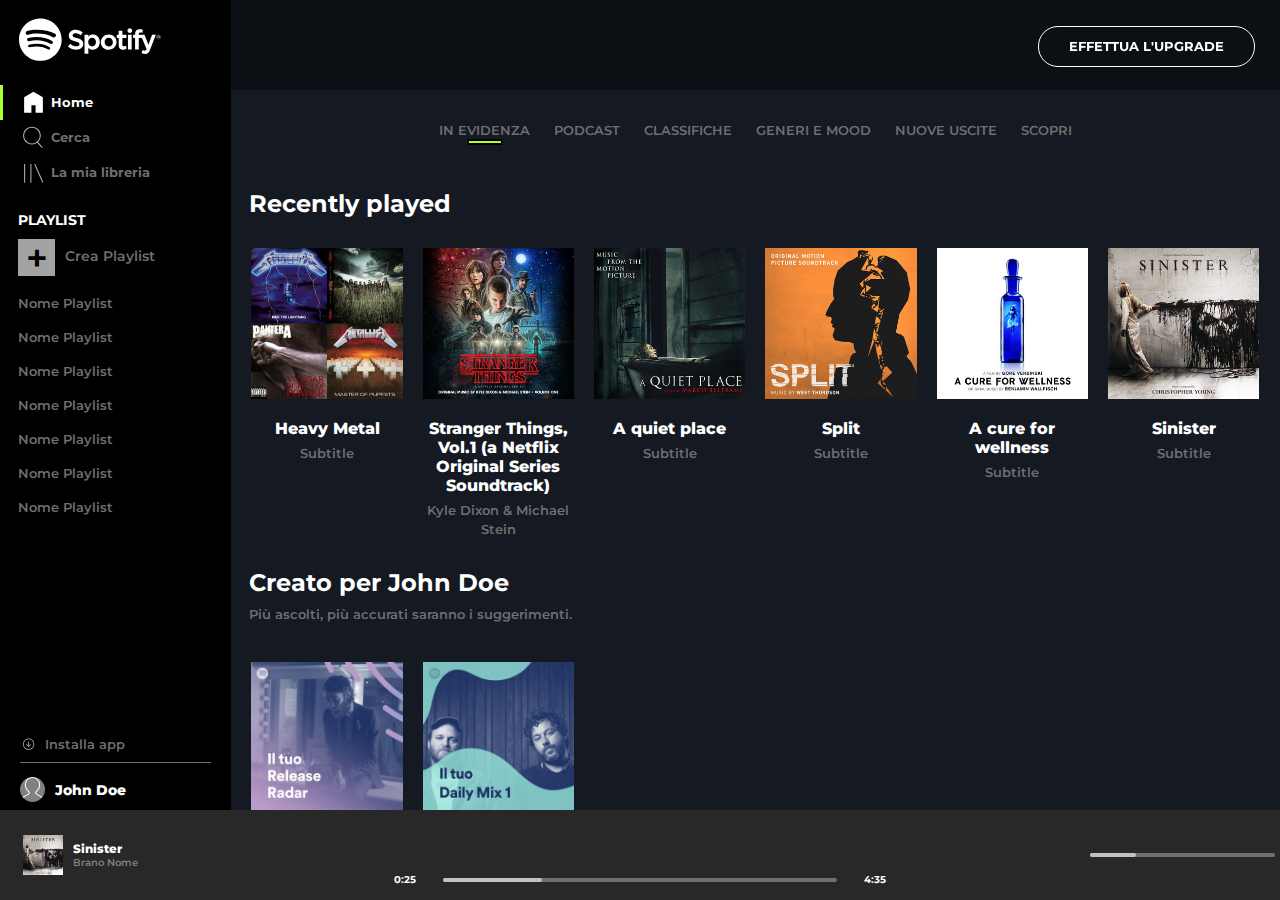
==== commit 91fbcc95: "[edit]: menu pad.;sidebar w.+pad.; user bar;" ====
--- a/index.html
+++ b/index.html
@@ -123,46 +123,41 @@
 
 
             <!-- PLAYLIST -->
-            <div class="playlist">
-
-              <span class="pl-section-title">PLAYLIST</span>
-              
-              <ul class="row">
+              <div class="row playlist">
+                <h3 class="pl-section-title">PLAYLIST</h3>
 
                 <!-- NEW LIST -->
-                <li class="col flex-column">
+                <div class="col flex-column">
                   
-                  <ul class="row flex-row">
-
-                    <li class="col new-pl desktop flex-row a-center">
+                  <div class="row flex-row">
+
+                    <div class="col new-pl desktop flex-row a-center">
                       <a href="#"><span>Crea Playlist</span></a>
-                    </li>
-
+                    </div>
+
+                  </div>
+
+                </div>
+                <!-- /NEW LIST -->
+
+
+                <!-- OTHER LISTS -->
+                <div class="col pl-list">
+
+                  <ul>
+                    <li><a href="#">Nome Playlist</a></li>
+                    <li><a href="#">Nome Playlist</a></li>
+                    <li><a href="#">Nome Playlist</a></li>
+                    <li><a href="#">Nome Playlist</a></li>
+                    <li><a href="#">Nome Playlist</a></li>
+                    <li><a href="#">Nome Playlist</a></li>
+                    <li><a href="#">Nome Playlist</a></li>
                   </ul>
 
-                </li>
-                <!-- /NEW LIST -->
-
-
-                <!-- OTHER LISTS -->
-                <li class="col pl-list">
-                  <div class="container">
-                    <ul>
-                      <li><a href="#">Nome Playlist</a></li>
-                      <li><a href="#">Nome Playlist</a></li>
-                      <li><a href="#">Nome Playlist</a></li>
-                      <li><a href="#">Nome Playlist</a></li>
-                      <li><a href="#">Nome Playlist</a></li>
-                      <li><a href="#">Nome Playlist</a></li>
-                      <li><a href="#">Nome Playlist</a></li>
-                    </ul>
-                  </div>
-                </li>
+                </div>
                 <!-- /OTHER LISTS -->
 
-              </ul>
-
-            </div>
+              </div>
             <!-- /PLAYLIST -->
             
           </div>
--- a/assets/css/style.css
+++ b/assets/css/style.css
@@ -8,7 +8,7 @@
   --bluegrey: #141922;
   --grey: #282828;
   --lightgrey: #6F6F6F;
-  --padding: 20px;
+  --padding: 18px;
   --green: #ADFF2F;
 }
 
@@ -168,6 +168,10 @@
 
 
 /* CARD */
+.card > .img-box > .play-hover {
+  transition: opacity 0s;
+}
+
 .card > .img-box > .album {
   position: absolute;
   z-index: 1;
@@ -184,7 +188,8 @@
   background-color: rgba(0, 0, 0, .4);
   color: white;
   font-size: 4rem;
-  display: none;
+  /* display: none; */
+  opacity: 0;
 }
 
 .card > .img-box > .play-hover .container {
@@ -196,7 +201,6 @@
   margin: 20px 0 5px;
   font-weight: 800;
   color: white;
-
 }
 
 .card > .text-box span,
@@ -211,7 +215,9 @@
 }
 
 .card:hover .play-hover{
-  display: block;
+  /* display: block; */
+  opacity: 1;
+  transition: opacity .5s;
 }
 
 
@@ -243,25 +249,25 @@
 .upgrade {
   position: absolute;
   right: 0;
+  z-index: 999;
+  width: calc(100% - 231px);
+  height: 90px;
+  background-color: rgba(0, 0, 0, .4);
   padding-right: 20px;
-  width: calc(100% - 225px);
-  height: 90px;
-  z-index: 999;
-  background-color: rgba(0, 0, 0, .4);
 }
 
 .sidebar {
-  width: 225px;
+  width: 231px;
   height: 100%;
   background-color: #000;
 }
 
 .app-content {
-  width: calc(100% - 225px);
-  height: 100%;
   overflow-y: auto;
+  width: calc(100% - 231px);
+  height: 100%;
+  background-color: var(--bluegrey);
   padding-top: 90px;
-  background-color: var(--bluegrey);
 }
 
 
@@ -288,10 +294,6 @@
           SIDEBAR
 **************************/
 
-.sidebar .user {
-  height: 90px;
-}
-
 .sidebar .menu {
   height: calc(100% - 90px);
   min-height: 400px;
@@ -312,119 +314,115 @@
   height: 150px;
 }
 
+.sidebar nav {
+  color: #fff;
+}
+
 .sidebar .playlist {
-  overflow-y: auto;
+  /* overflow-y: auto; */
   padding-left: var(--padding);
-}
-
+  height: calc(100% - 200px);
+}
+
+.sidebar .user {
+  height: 90px;
+}
 
 /*************
     NAV
 *************/
 
-nav {
-  color: #fff;
-}
-
-nav > ul {
+.sidebar nav .icon {
+  width: 25px;
+  height: 25px;
+}
+
+.col.desktop {
+  padding-left: 5px;
+}
+
+.sidebar nav > ul {
   padding: 20px 0;
 }
 
-nav > ul > li {
-  padding: 3px 0;
+.sidebar nav > ul > li {
+  padding: 5px 0;
   padding-left: var(--padding);
   border-left: 3px solid transparent;
 }
 
-nav > ul > li a {
+.sidebar nav > ul > li a {
   color: var(--lightgrey);
 }
 
-nav > ul > li.active {
+.sidebar nav > ul > li a span {
+  font-weight: 700;
+}
+
+.sidebar nav > ul > li.active {
   border-left: 3px solid var(--green);
 }
 
-nav > ul > li.active > a {
-  color: white;
-}
-
-nav > ul > li.active  img {
+.sidebar nav > ul > li.active > a {
+  color: white;
+}
+
+.sidebar nav > ul > li.active  img {
   filter: brightness(1);
 }
 
-nav > .row > .col {
+.sidebar nav > .row > .col {
   padding: 5px 0;
 }
 
-nav .icon {
-  width: 25px;
-  height: 25px;
-}
-
-.col.desktop {
-  padding-left: 5px;
-}
-
-
 
 
 /*************
     PLAYLIST
 *************/
 
-.pl-section-title {
+.sidebar .playlist > h3.pl-section-title {
   display: inline-block;
   color: white;
-  font-size: 0.9rem;
+  font-size: 14px;
   font-weight: 700;
   margin-bottom: 10px;
 }
 
-.playlist .new-pl a {
-  margin-bottom: 10px;
+.sidebar .playlist .new-pl > a {
+  margin-bottom: 5px;
   font-size: .9rem;
-  /* font-weight: 500; */
-}
-
-.playlist .new-pl span::before {
+  font-weight: 600;
+  color: var(--lightgrey);
+  text-decoration: none;
+}
+
+.sidebar .playlist .new-pl span::before {
   content: "+";
   display: inline-block;
-  width: 40px;
-  height: 40px;
+  width: 37px;
+  height: 37px;
   background-color: #A3A3A3;
   text-align: center;
-  line-height: 40px;
-  font-size: 35px;
+  line-height: 37px;
+  font-size: 37px;
   margin-right: 10px;
   vertical-align: middle;
   color: black;
 }
 
-
-.playlist .col.desktop {
+.sidebar .playlist .new-pl.desktop {
   padding-left: 0;
 }
 
-/* 
-.pl-list {
-  height: 250px;
-} */
-
-/* .col.pl-list {
-  height: 100%;
-  max-height: 200px;
-  overflow: auto;
-} */
-
-.pl-list ul > li {
-  padding: 5px 0;
-  margin: 5px 0;
-}
-
-.pl-list ul > li > a {
-  padding: 5px 0;
-  margin: 5px 0;
-  font-weight: 700;
+.sidebar .playlist .pl-list {
+  overflow-y: auto;
+  height: calc(100% - 80px);
+  margin-top: 12px;
+}
+
+.sidebar .playlist .pl-list ul > li {
+  padding-bottom: 15px;
 }
 
 
@@ -433,37 +431,37 @@
     USER BAR
 *************/
 
-.user {
+.sidebar .user {
   padding-top: 10px;
 }
 
-.user > .row {
+.sidebar .user > .row {
   height: 100%;
   padding: 0 20px;
 }
 
-.user > .row > .col {
-  width: 100%;
-}
-
-.user ul > li {
+.sidebar .user > .row > .col {
+  width: 100%;
+}
+
+.sidebar .user ul > li {
   padding: 7px 0;
 }
 
-.user .cta {
+.sidebar .user .cta {
   border-bottom: 1px solid #6F6F6F;
   /* margin-bottom: 10px; */
   padding-bottom: 10px;
   width: 100%;
 }
 
-.user .col.cta img {
+.sidebar .user .col.cta img {
   width: 15px;
   height: 15px;
-  margin-right: 5px;
-}
-
-.user .col.account .img-box {
+  margin-right: 10px;
+}
+
+.sidebar .user .col.account .img-box {
   width: 25px;
   height: 25px;
   border-radius: 50%;
@@ -471,16 +469,16 @@
   overflow: hidden;
 }
 
-.user .col.account img {
-  width: 100%;
-  height: 100%;
+.sidebar .user .col.account img {
+  width: 100%;
+  height: 110%;
   object-fit: contain;
   filter: brightness(2);
 }
 
-.user .col.account span {
-  font-size: .9rem;
-  font-weight: 700;
+.sidebar .user .col.account span {
+  font-size: 14px;
+  font-weight: 800;
   padding-left: 10px;
   color: white;
 }
@@ -647,14 +645,14 @@
 }
 
 .player .song-section .song-info .now-playing .artist-name a {
-  font-size: .8rem;
+  font-size: 12px;
   font-weight: 800;
   color: white;
 }
 
 .player .song-section .song-info .now-playing .song-name a {
-  font-size: .7rem;
-  font-weight: 500;
+  font-size: 10px;
+  font-weight: 600;
   color: grey;
 }
 
@@ -782,6 +780,17 @@
     display: none;
   }
 
+  .upgrade {
+    width: calc(100% - 45px);
+  }
+
+  .app-content {
+    width: calc(100% - 45px);
+    min-width: 200px;
+    height: 100%;
+    overflow-y: auto;
+  }
+
   .sidebar {
     width: 45px;
     /* min-height: 100%; */
@@ -800,28 +809,25 @@
     display: block;
   }
 
-  /* .sidebar .menu {
-    padding: 20px 0 0;
-  } */
+  .sidebar .menu {
+    align-items: center;
+    min-height: 300px;
+  }
 
   .sidebar .menu .playlist {
     display: none;
   }
 
-  .menu {
-    align-items: center;
-  }
-
-  nav > ul {
+  .sidebar nav > ul {
     padding-top: 5px;
   }
 
-  nav > ul > li {
+  .sidebar nav > ul > li {
     padding-left: 7px;
     width: 45px;
   }
 
-  .user .row {
+  .sidebar .user .row {
     display: flex;
     flex-direction: column;
     align-items: center;
@@ -830,19 +836,8 @@
     margin: 0 auto;
   }
 
-  .user .cta {
+  .sidebar .user .cta {
     border: none;
   } 
 
-  .upgrade {
-    width: calc(100% - 45px);
-  }
-
-  .app-content {
-    width: calc(100% - 45px);
-    min-width: 200px;
-    height: 100%;
-    overflow-y: auto;
-  }
-
-}
+}
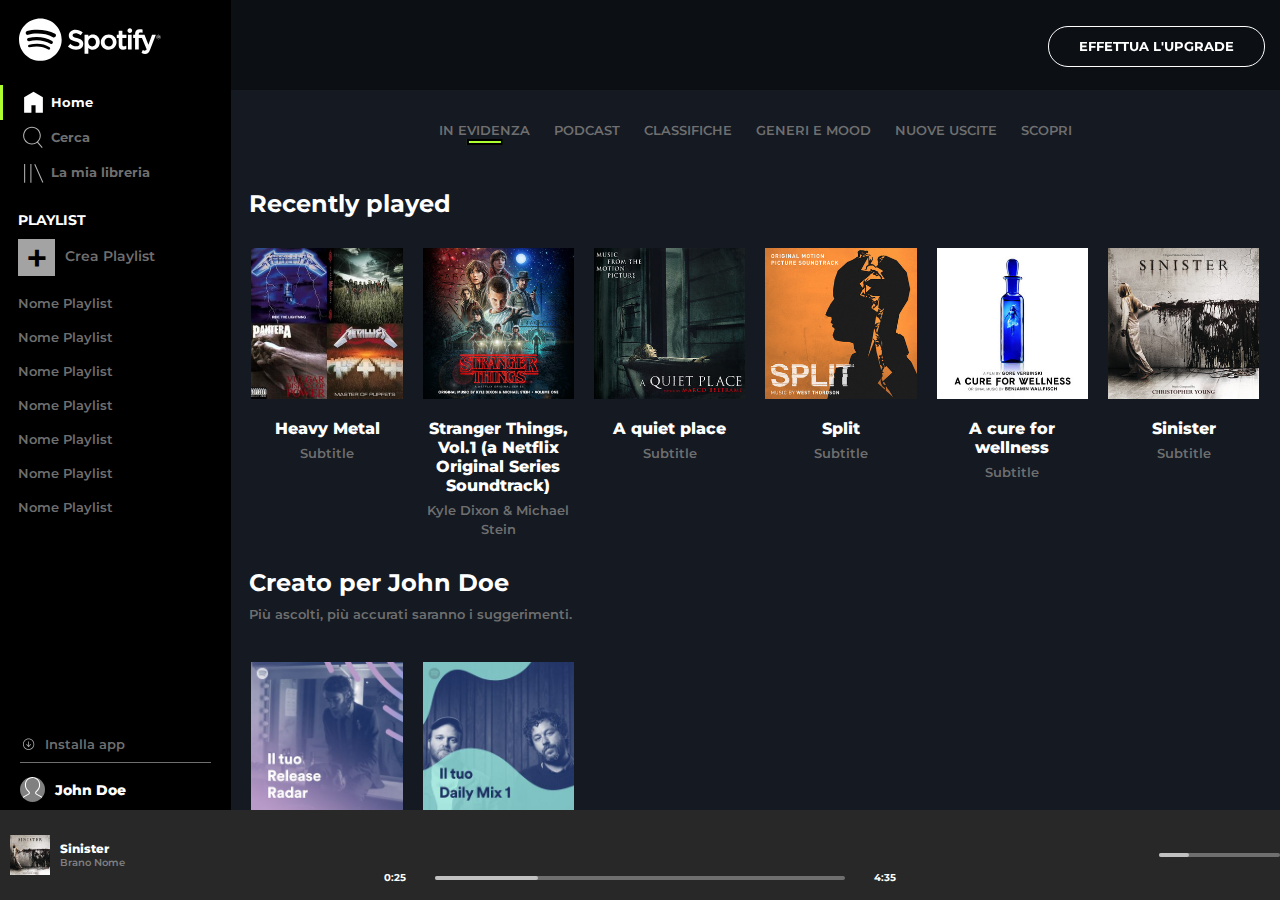
==== commit 9af8e7e8: "[edit]:player+btn dim.;'upgrade' padding" ====
--- a/index.html
+++ b/index.html
@@ -506,13 +506,13 @@
     //SECTION: player section
     -->
     <!-- PLAYER SECTION -->
-    <section class="player ">
+    <section class="player">
 
       <div class="row flex-row j-between">
 
         <!-- SONG SECTION -->
-        <div class="col song-section ">
-          <div class="row flex-row a-center j-around">
+        <div class="col song-section">
+          <div class="row flex-row a-center j-between">
             
             <!-- SONG INFO -->
             <div class="col flex-row a-center song-info ">
@@ -535,7 +535,7 @@
             <!-- /SONG INFO -->
 
             <!-- SONG FAV N LIST -->
-            <div class="col flex-row wrap j-center song-actions ">
+            <div class="col flex-row wrap song-actions ">
 
               <div class="btn">
                 <i class="fa-regular fa-heart"></i>
@@ -613,11 +613,11 @@
         </div>
         <!-- /ACTION PLAYER SECTION -->
 
-        <!-- OTHERS ACTION SECTION -->
-        <div class="col other-actions ">
+        <!-- OTHERS ACTIONS SECTION -->
+        <div class="col other-actions">
           <div class="row flex-row">
 
-            <div class="col flex-row a-center ">
+            <div class="col flex-row a-center j-between">
 
               <div class="btn">
                 <i class="fa-solid fa-list"></i>
@@ -643,7 +643,7 @@
 
           </div>
         </div>
-        <!-- OTHERS ACTION SECTION -->
+        <!-- OTHERS ACTIONS SECTION -->
 
       </div>
 
--- a/assets/css/style.css
+++ b/assets/css/style.css
@@ -253,7 +253,7 @@
   width: calc(100% - 231px);
   height: 90px;
   background-color: rgba(0, 0, 0, .4);
-  padding-right: 20px;
+  padding-right: 10px;
 }
 
 .sidebar {
@@ -569,18 +569,10 @@
     CREATO PER TE/RELATED CONTENT
 *************/
 
-/* 
-.app-content .related .col.card {
-  max-width: 230px;
-}
-
-.app-content .popular .col.card {
-  max-width: 230px;
-} */
-
-
-/*************
-    Artisti più popolari
+
+
+/*************
+    ARTISTI PIU POPOLARI
 *************/
 
 .app-content .popular {
@@ -606,34 +598,25 @@
   width: 100%;
 }
 
-.player .song-section {
+.player .song-section,
+.player .other-actions {
   /* flex-grow: 1; */
   width: 100%;
-  max-width: 225px;
-  min-width: 140px;
+  max-width: 220px;
+  min-width: 145px;
 }
 
 .player .other-actions {
-  width: 100%;
-  /* flex-grow: 1; */
-  max-width: 225px;
-  min-width: 150px;
-  color: white;
-  padding-right: 10px;
-}
-
-.player .other-actions .btn {
-  font-size: .8rem;
-}
-
-.player .other-actions .slidecontainer {
-  margin-left: 5px;
-}
-
+  color: white;
+}
 
 /*************
     SONG-SECTION/NOW PLAYING
 *************/
+
+.player .song-section .song-info {
+  margin-left: 10px;
+}
 
 .player .song-section .song-info .now-playing {
   margin-left: 10px;
@@ -682,13 +665,14 @@
 
 .player .actions {
   width: 40%;
-  /* max-width: 530px; */
+  max-width: 530px;
+  min-width: 193px;
   padding: 5px 0 15px;
   margin: 0 10px;
 }
 
 .player .actions .fa-circle-play {
-  font-size: 2rem;
+  font-size: 1.8rem;
 }
 
 .player .actions .fa-circle-play:hover {
@@ -696,16 +680,12 @@
 }
 
 .player .actions .player-controller .btn {
-  font-size: 1.2rem;
-  padding: 10px 10px;
+  font-size: 17px;
+  padding: 10px 5px;
   color: white;
 }
 
 .player .actions .player-controller .btn  i[class*="play"] {
-  padding: 0 10px;
-}
-
-.player .actions .time-cursor {
   padding: 0 10px;
 }
 
@@ -717,14 +697,32 @@
 
 .player .actions .time-cursor .slider {
   width: 80%;
+  margin: 0 15px;
+}
+
+/*************
+    OTHER ACTIONS
+*************/
+
+
+
+.player .other-actions > .row > .col:first-child {
+  width: 45%;
+  /* margin-right: 10px; */
+}
+
+.player .other-actions .btn {
+  font-size: .8rem;
 }
 
 .player .other-actions .slider {
-  width: 100%;
+  width: 55%;
   align-self: center;
 }
 
-
+.player .other-actions .slidecontainer {
+  width: 100%;
+}
 
 
 
@@ -840,4 +838,8 @@
     border: none;
   } 
 
-}
+  .sidebar .user .col.cta img {
+    margin-right: 0;
+  }
+
+}
